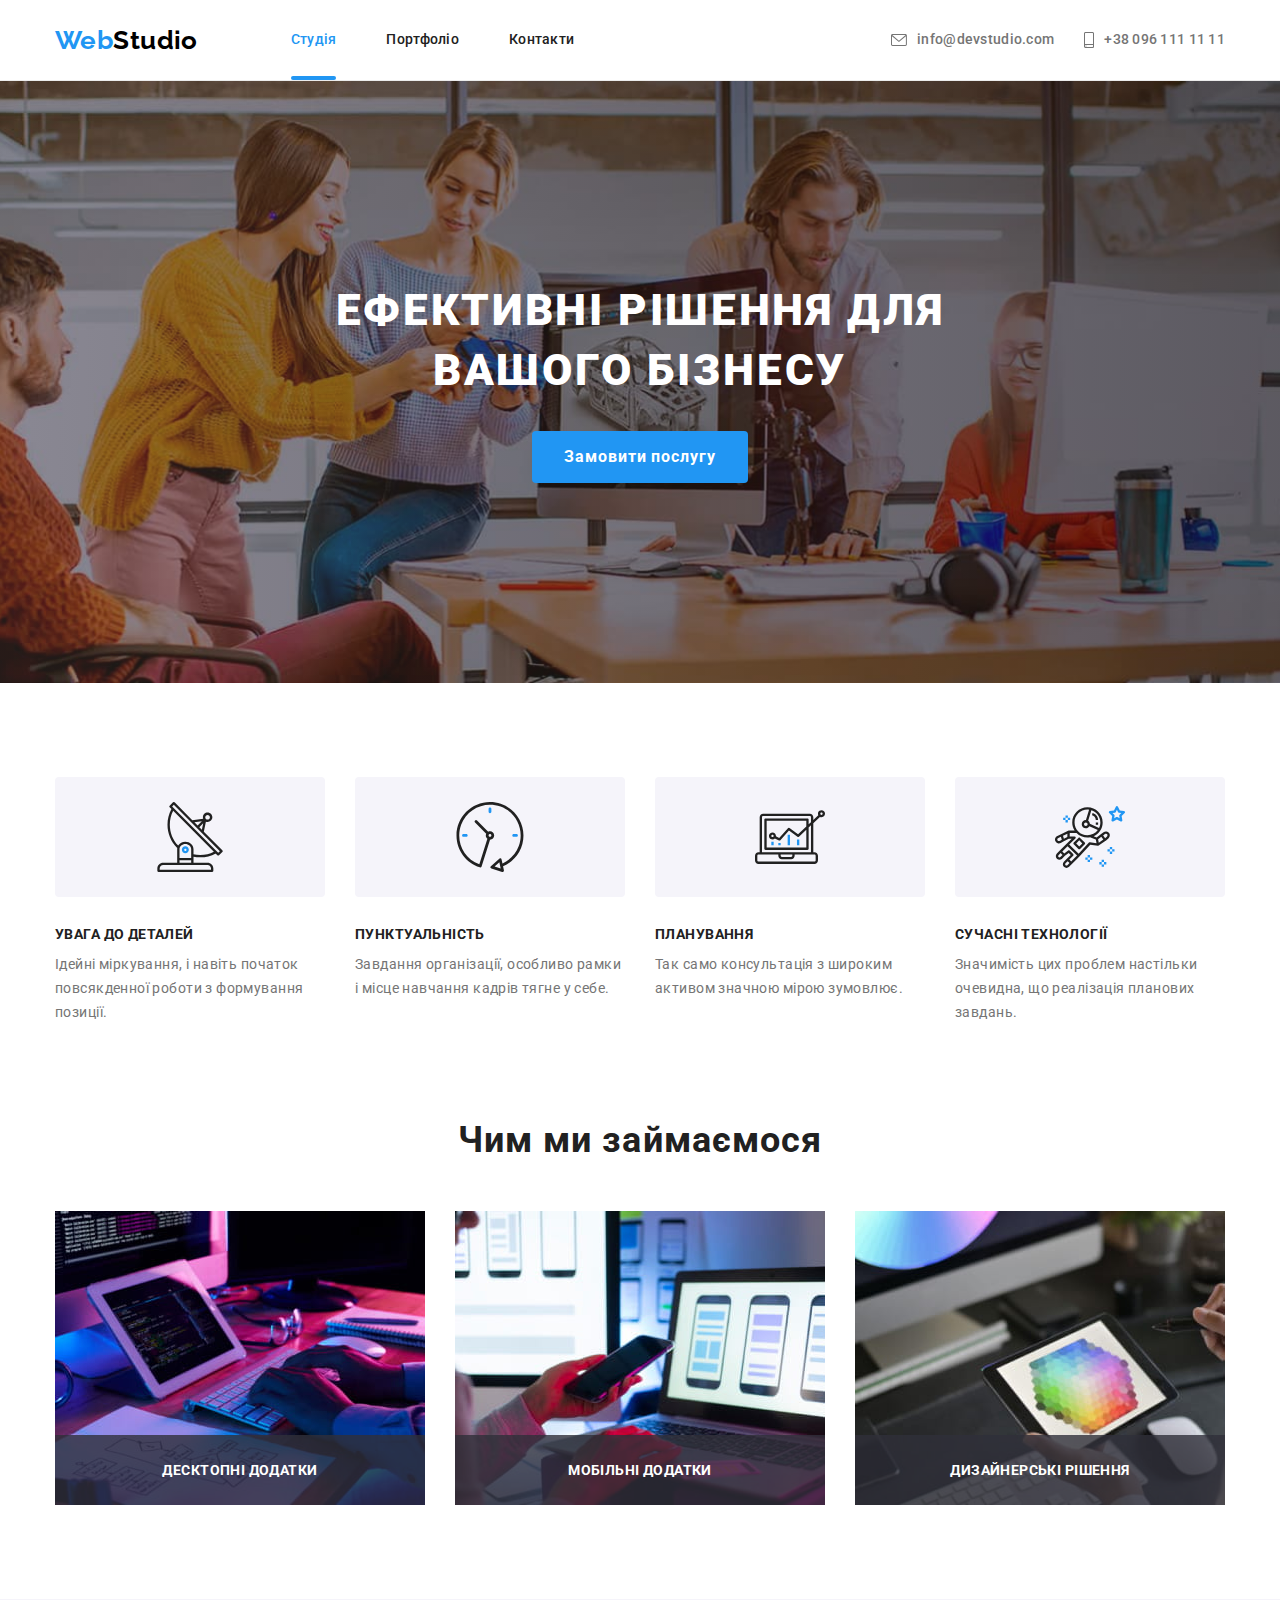
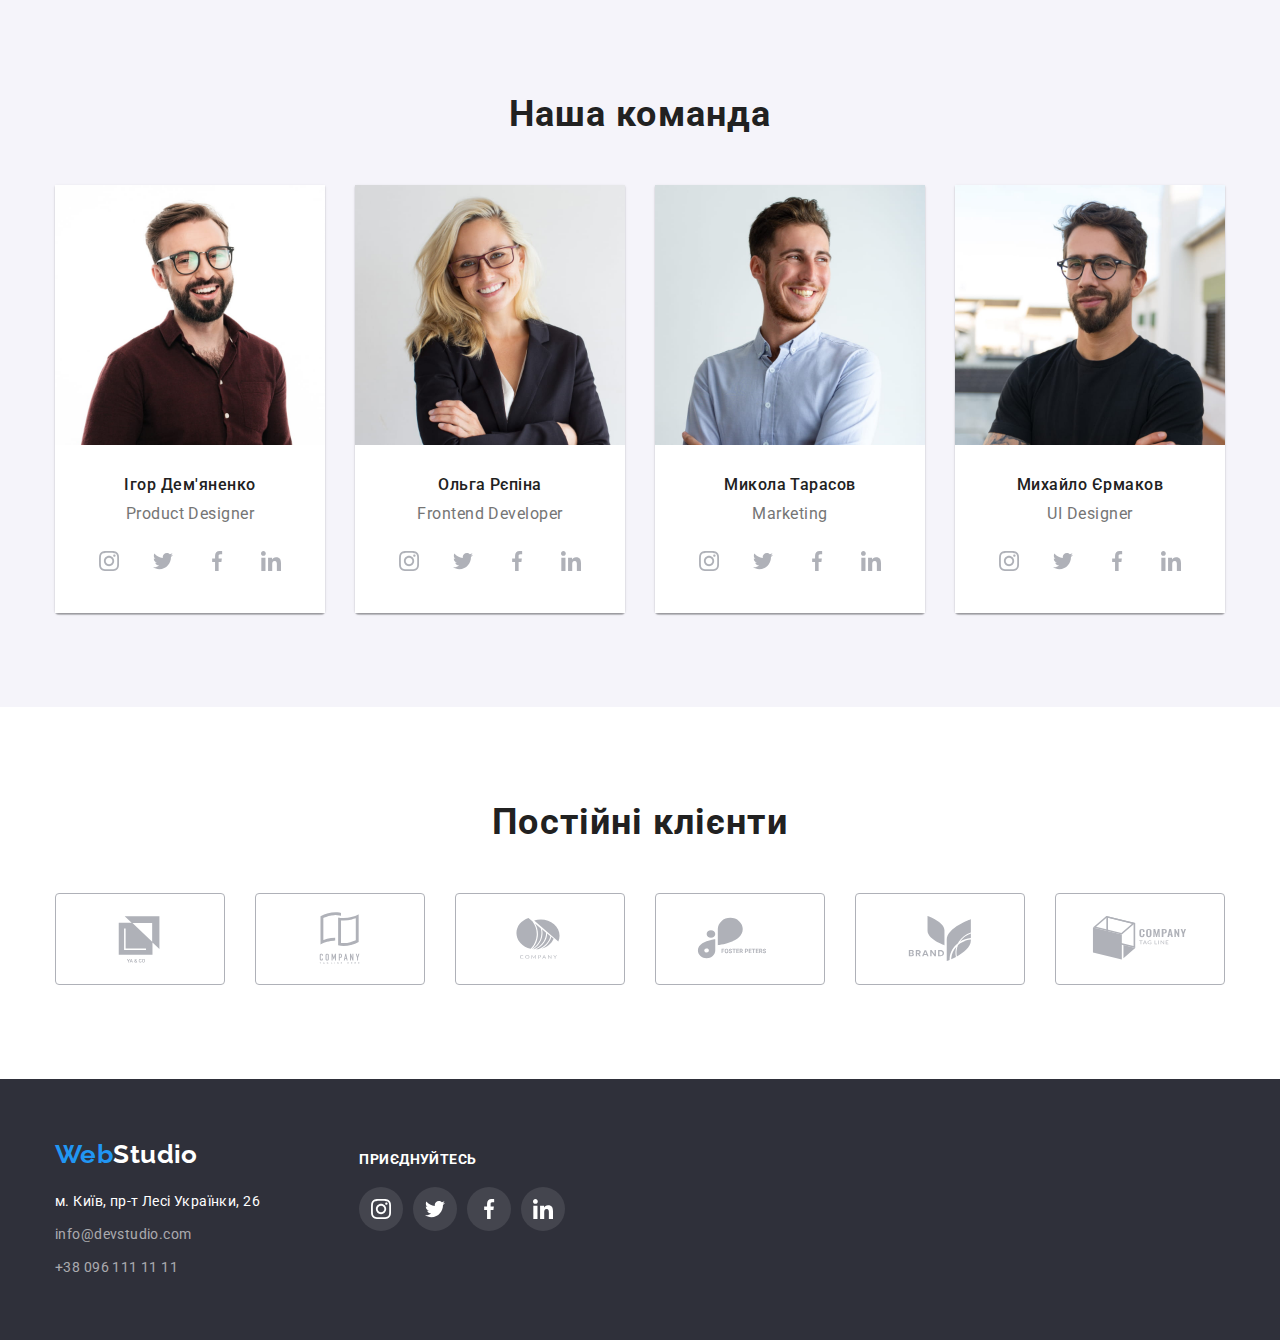
==== index.html @ 8a6f9243 "transition prop close button" ====
<!DOCTYPE html>
<html lang="ru">
  <head>
    <meta charset="UTF-8" />
    <meta http-equiv="X-UA-Compatible" content="IE=edge" />
    <meta name="viewport" content="width=device-width, initial-scale=1.0" />

    <title>WebStudio</title>

    <link
      rel="stylesheet"
      href="https://fonts.googleapis.com/css2?family=Raleway:wght@700&family=Roboto:wght@400;500;700;900&display=swap"
    />
    <link
      rel="stylesheet"
      href="https://cdnjs.cloudflare.com/ajax/libs/modern-normalize/1.1.0/modern-normalize.min.css"
    />
    <link rel="stylesheet" href="./css/styles.css" />
    <!-- <script src="./js/modal.js" defer></script> -->
  </head>
  <body>
    <header class="header">
      <div class="container head-menu">
        <nav class="menu">
          <a class="menu-logo" href=""><span>Web</span><span>Studio</span></a>

          <ul class="menu-list">
            <li class="menu-item">
              <a class="link underline" href=""> Студія </a>
            </li>
            <li class="menu-item">
              <a class="link" href="./portfolio.html"> Портфоліо </a>
            </li>
            <li class="menu-item">
              <a class="link" href="">Контакти</a>
            </li>
          </ul>
        </nav>

        <ul class="contacts-list">
          <li class="contacts-item">
            <a class="link" href="">
              <svg class="icon-envelope">
                <use href="./images/sprite.svg#icon-envelope"></use>
              </svg>
              info@devstudio.com
            </a>
          </li>

          <li class="contacts-item">
            <a class="link" href="">
              <svg class="icon-smartphone">
                <use href="./images/sprite.svg#icon-smartphone"></use>
              </svg>
              +38 096 111 11 11
            </a>
          </li>
        </ul>
      </div>
    </header>

    <main>
      <section class="hero section">
        <h1 class="hero-title">
          Ефективні рішення для <br />
          вашого бізнесу
        </h1>
        <button class="btn" type="button" data-modal-open>Замовити послугу</button>
        <div class="backdrop is-hidden" data-modal>
          <div class="modal">
            <button class="close-modal" type="button" data-modal-close>
              <svg class="icon-close">
                <use href="./images/modal-sprite.svg#icon-close"></use>
              </svg>
            </button>
            <div class="try">
              <!-- <svg class="icon-close">
                <use href="./images/img2/modal-sprite.svg#icon-close"></use>
              </svg> -->
            </div>
          </div>
        </div>
      </section>

      <section class="features section">
        <div class="container">
          <ul class="features-list">
            <li class="features-item">
              <div class="icon-holder">
                <svg class="icon" width="70" height="70">
                  <use href="./images/sprite.svg#icon-antenna"></use>
                </svg>
              </div>
              <h3 class="title">УВАГА ДО ДЕТАЛЕЙ</h3>
              <p class="text">
                Ідейні міркування, і навіть початок повсякденної роботи з формування позиції.
              </p>
            </li>

            <li class="features-item">
              <div class="icon-holder">
                <svg class="icon" width="70" height="70">
                  <use href="./images/sprite.svg#icon-clock"></use>
                </svg>
              </div>
              <h3 class="title">ПУНКТУАЛЬНІСТЬ</h3>
              <p class="text">
                Завдання організації, особливо рамки і місце навчання кадрів тягне у себе.
              </p>
            </li>

            <li class="features-item">
              <div class="icon-holder">
                <svg class="icon" width="70" height="70">
                  <use href="./images/sprite.svg#icon-diagram"></use>
                </svg>
              </div>
              <h3 class="title">ПЛАНУВАННЯ</h3>
              <p class="text">Так само консультація з широким активом значною мірою зумовлює.</p>
            </li>

            <li class="features-item">
              <div class="icon-holder">
                <svg class="icon" width="70" height="70">
                  <use href="./images/sprite.svg#icon-astronaut"></use>
                </svg>
              </div>
              <h3 class="title">СУЧАСНІ ТЕХНОЛОГІЇ</h3>
              <p class="text">
                Значимість цих проблем настільки очевидна, що реалізація планових завдань.
              </p>
            </li>
          </ul>
        </div>
      </section>

      <section class="specialization section">
        <div class="container">
          <h2 class="title">Чим ми займаємося</h2>
          <ul class="specialization-list">
            <li class="specialization-item">
              <div class="specialization-thumb">
                <img width="370" src="./images/mission-1.jpg" alt="десктопна розробка" />
                <div class="specialization-overlay">
                  <p>Десктопні додатки</p>
                </div>
              </div>
            </li>
            <li class="specialization-item">
              <div class="specialization-thumb">
                <img width="370" src="./images/mission-2.jpg" alt="мобільна розробка" />
                <div class="specialization-overlay">
                  <p>Мобільні додатки</p>
                </div>
              </div>
            </li>
            <li class="specialization-item">
              <div class="specialization-thumb">
                <img width="370" src="./images/mission-3.jpg" alt="розробка дизайну" />
                <div class="specialization-overlay">
                  <p>Дизайнерські рішення</p>
                </div>
              </div>
            </li>
          </ul>
        </div>
      </section>

      <section class="team section">
        <div class="container">
          <h2 class="team-title">Наша команда</h2>
          <ul class="team-list">
            <li class="team-item">
              <article class="card">
                <div class="card-thumb">
                  <img width="270" src="./images/demjanenko.jpg" alt="дем'яненко" />
                </div>
                <div class="card-content">
                  <p class="name">Ігор Дем'яненко</p>
                  <p class="position">Product Designer</p>
                  <ul class="socials-list">
                    <li class="socials-item">
                      <a class="link" href="">
                        <svg class="icon-instagram">
                          <use href="./images/sprite.svg#icon-instagram"></use>
                        </svg>
                      </a>
                    </li>
                    <li class="socials-item">
                      <a class="link" href="">
                        <svg class="icon-twitter">
                          <use href="./images/sprite.svg#icon-twitter"></use>
                        </svg>
                      </a>
                    </li>
                    <li class="socials-item">
                      <a class="link" href="">
                        <svg class="icon-facebook">
                          <use href="./images/sprite.svg#icon-facebook"></use>
                        </svg>
                      </a>
                    </li>
                    <li class="socials-item">
                      <a class="link" href="">
                        <svg class="icon-linkedin">
                          <use href="./images/sprite.svg#icon-linkedin"></use>
                        </svg>
                      </a>
                    </li>
                  </ul>
                </div>
              </article>
            </li>
            <li class="team-item">
              <article class="card">
                <div class="card-thumb">
                  <img width="270" src="./images/repina.jpg" alt="рєпіна" />
                </div>
                <div class="card-content">
                  <p class="name">Ольга Рєпіна</p>
                  <p class="position">Frontend Developer</p>
                  <ul class="socials-list">
                    <li class="socials-item">
                      <a class="link" href="">
                        <svg class="icon-instagram">
                          <use href="./images/sprite.svg#icon-instagram"></use>
                        </svg>
                      </a>
                    </li>
                    <li class="socials-item">
                      <a class="link" href="">
                        <svg class="icon-twitter">
                          <use href="./images/sprite.svg#icon-twitter"></use>
                        </svg>
                      </a>
                    </li>
                    <li class="socials-item">
                      <a class="link" href="">
                        <svg class="icon-facebook">
                          <use href="./images/sprite.svg#icon-facebook"></use>
                        </svg>
                      </a>
                    </li>
                    <li class="socials-item">
                      <a class="link" href="">
                        <svg class="icon-linkedin">
                          <use href="./images/sprite.svg#icon-linkedin"></use>
                        </svg>
                      </a>
                    </li>
                  </ul>
                </div>
              </article>
            </li>
            <li class="team-item">
              <article class="card">
                <div class="card-thumb">
                  <img width="270" src="./images/tarasov.jpg" alt="тарасов" />
                </div>
                <div class="card-content">
                  <p class="name">Микола Тарасов</p>
                  <p class="position">Marketing</p>
                  <ul class="socials-list">
                    <li class="socials-item">
                      <a class="link" href="">
                        <svg class="icon-instagram">
                          <use href="./images/sprite.svg#icon-instagram"></use>
                        </svg>
                      </a>
                    </li>
                    <li class="socials-item">
                      <a class="link" href="">
                        <svg class="icon-twitter">
                          <use href="./images/sprite.svg#icon-twitter"></use>
                        </svg>
                      </a>
                    </li>
                    <li class="socials-item">
                      <a class="link" href="">
                        <svg class="icon-facebook">
                          <use href="./images/sprite.svg#icon-facebook"></use>
                        </svg>
                      </a>
                    </li>
                    <li class="socials-item">
                      <a class="link" href="">
                        <svg class="icon-linkedin">
                          <use href="./images/sprite.svg#icon-linkedin"></use>
                        </svg>
                      </a>
                    </li>
                  </ul>
                </div>
              </article>
            </li>
            <li class="team-item">
              <article class="card">
                <div class="card-thumb">
                  <img width="270" src="./images/ermakov.jpg" alt="єрмаков" />
                </div>
                <div class="card-content">
                  <p class="name">Михайло Єрмаков</p>
                  <p class="position">UI Designer</p>
                  <ul class="socials-list">
                    <li class="socials-item">
                      <a class="link" href="">
                        <svg class="icon-instagram">
                          <use href="./images/sprite.svg#icon-instagram"></use>
                        </svg>
                      </a>
                    </li>
                    <li class="socials-item">
                      <a class="link" href="">
                        <svg class="icon-twitter">
                          <use href="./images/sprite.svg#icon-twitter"></use>
                        </svg>
                      </a>
                    </li>
                    <li class="socials-item">
                      <a class="link" href="">
                        <svg class="icon-facebook">
                          <use href="./images/sprite.svg#icon-facebook"></use>
                        </svg>
                      </a>
                    </li>
                    <li class="socials-item">
                      <a class="link" href="">
                        <svg class="icon-linkedin">
                          <use href="./images/sprite.svg#icon-linkedin"></use>
                        </svg>
                      </a>
                    </li>
                  </ul>
                </div>
              </article>
            </li>
          </ul>
        </div>
      </section>

      <section class="clients section">
        <div class="container">
          <h2 class="clients-title">Постійні клієнти</h2>
          <ul class="clients-list">
            <li class="clients-item">
              <a class="link" href="">
                <svg class="icon-logo">
                  <use href="./images/sprite.svg#icon-logo-1"></use>
                </svg>
              </a>
            </li>
            <li class="clients-item">
              <a class="link" href="">
                <svg class="icon-logo">
                  <use href="./images/sprite.svg#icon-logo-2"></use>
                </svg>
              </a>
            </li>
            <li class="clients-item">
              <a class="link" href="">
                <svg class="icon-logo">
                  <use href="./images/sprite.svg#icon-logo-3"></use>
                </svg>
              </a>
            </li>
            <li class="clients-item">
              <a class="link" href="">
                <svg class="icon-logo">
                  <use href="./images/sprite.svg#icon-logo-4"></use>
                </svg>
              </a>
            </li>
            <li class="clients-item">
              <a class="link" href="">
                <svg class="icon-logo">
                  <use href="./images/sprite.svg#icon-logo-5"></use>
                </svg>
              </a>
            </li>
            <li class="clients-item">
              <a class="link" href="">
                <svg class="icon-logo">
                  <use href="./images/sprite.svg#icon-logo-6"></use>
                </svg>
              </a>
            </li>
          </ul>
        </div>
      </section>
    </main>

    <footer class="footer">
      <div class="container">
        <div class="footer-contacts">
          <a class="footer-logo" href=""><span>Web</span><span>Studio</span></a>
          <address class="address">м. Київ, пр-т Лесі Українки, 26</address>
          <ul class="contacts-list">
            <li class="contacts-item">
              <a class="link" href=""> info@devstudio.com </a>
            </li>
            <li class="contacts-item">
              <a class="link" href=""> +38 096 111 11 11 </a>
            </li>
          </ul>
        </div>
        <div class="footer-socials">
          <p>приєднуйтесь</p>
          <ul class="socials-list">
            <li class="socials-item">
              <a class="link" href="">
                <svg class="icon-instagram">
                  <use href="./images/sprite.svg#icon-instagram"></use>
                </svg>
              </a>
            </li>
            <li class="socials-item">
              <a class="link" href="">
                <svg class="icon-twitter">
                  <use href="./images/sprite.svg#icon-twitter"></use>
                </svg>
              </a>
            </li>
            <li class="socials-item">
              <a class="link" href="">
                <svg class="icon-facebook">
                  <use href="./images/sprite.svg#icon-facebook"></use>
                </svg>
              </a>
            </li>
            <li class="socials-item">
              <a class="link" href="">
                <svg class="icon-linkedin">
                  <use href="./images/sprite.svg#icon-linkedin"></use>
                </svg>
              </a>
            </li>
          </ul>
        </div>
      </div>
    </footer>
    <script src="./js/modal.js"></script>
  </body>
</html>
---- css/styles.css ----
/* global styles */

:root{
   --black:#000000;
   --black-transparent:rgba(0, 0, 0, .1);
   --white-transparent-1:rgba(255, 255, 255, .1);
   --gray-transparent:rgba(47, 48, 58, 0.8);
   --white:#ffffff;
   --white-transparent:rgba(255, 255, 255, .6);
   --white-slave:#F5F4FA;
   --graphite: #212121;
   --dark-gray:#2F303A;
   --gray:#757575;
   --gray-icon:#AFB1B8;
   --lighter-gray:#eeeeee;
   --light-gray:#ececec;
   --my-blue:#2196F3;
   --my-blue-dark:#188ce8;
   --my-blue-transparent:rgba(33, 150, 243, 0.9);

   --card-set-gap:30px;
}

body {
   font-family: 'Roboto', 'Raleway', sans-serif;
   font-weight: 500;
   font-style: normal;
   font-size: 14px;
   letter-spacing: 0.03em;
   color: var(--gray);
}

p,ul,h1,h2,h3,h4,h5,h6 {
   margin: 0;
   padding: 0;
   list-style: none;
}

img{
   display: block;
   max-width: 100%;
}

.container{
   max-width: 1200px;   
   margin: 0 auto;
   padding: 0 15px;
   /* outline: 2px solid tomato; */
}

.section{
   padding: 94px 0;
}
.section.no-padding{
   padding: 0 0;
}

.btn{
   cursor: pointer;
}

.btn:hover,
.btn:focus{
   color: var(--white);
   background-color: var(--my-blue);
}

.link{
   color: inherit;
   text-decoration: none;
}

.link:hover,
.link:focus{
   color: var(--my-blue);
}

/* header styles */
.header{
   border-bottom: 1px solid var(--light-gray);
}

.head-menu{
   display: flex;     
}

.menu{
   display: flex;
   align-items: center;
}

.menu-logo, .footer-logo{
   display: block;
   padding: 24px 0;
   margin-right: 93px;

   font-family: 'Raleway', sans-serif;
   font-weight: 700;
   font-size: 26px;
   line-height: 1.19;
   text-decoration: none;
}

.menu-logo > span,
.footer-logo > span{
   color: var(--my-blue);
}

.menu-logo > span + span,
.footer-logo > span + span{
   color: var(--black)
}

.menu-list {
   display: flex;
}

.menu-item:hover,
.menu-item:focus {
   color: var(--my-blue);
}

.menu-item:not(:last-child) {
   margin-right: 50px;
}

.menu-item > .link{
   position: relative;

   display: block;
   padding: 32px 0;

   font-size: 14px;
   line-height: 1.14;
   letter-spacing: 0.02em;
   text-decoration: none;
   color: var(--graphite);
   
   transition-property: color;
   transition-duration: 250ms;
   transition-timing-function: cubic-bezier(0.4, 0, 0.2, 1);
}

.menu-item > .link:hover,
.menu-item > .link:focus {
   color: var(--my-blue);
}

.menu-item>.link::after{
   position: absolute;
   bottom: 0;
   
   content: '';
   display: block;
   width: 100%;
   height: 4px;
   background-color: var(--my-blue);
   border-radius: 2px;
   opacity: 0;

   transition-property: opacity;
   transition-duration: 250ms;
   transition-timing-function: cubic-bezier(0.4, 0, 0.2, 1);
}

.menu-item>.link:hover::after,
.menu-item>.link:focus::after {
   opacity: 100%;   
}

.menu-item > .link.underline{
   color: var(--my-blue);
}

.menu-item > .link.underline::after {
   opacity: 100%;
}

.contacts-list{
   display: flex;
   align-items: center;
   margin-left: auto;
}

.contacts-item + .contacts-item{
   margin-left: 30px;
}

.contacts-item > .link {
   display: inline-flex;
   align-items: center;
   padding: 32px 0;

   font-size: 14px;
   line-height: 1.14;
   letter-spacing: 0.02em;
   text-decoration: none;
}

.contacts-item > .link:hover,
.contacts-item > .link:focus {
   color: var(--my-blue);
   fill: var(--my-blue);

   transition-property: color;
   transition-duration: 250ms;
   transition-timing-function: cubic-bezier(0.4, 0, 0.2, 1);
}

.icon-envelope{
   width: 16px;
   height: 12px;
   margin-right: 10px;
   fill: currentColor;
}

.icon-smartphone {
   width: 10px;
   height: 16px;
   margin-right: 10px;
   fill: currentColor;
}

/* section "hero" styles */
.hero{
   max-width: 1600px;
   min-height: 600px;
   margin: 0 auto;
   padding: 200px 0;
   background-color: var(--dark-gray);
   background-image: linear-gradient(to right, #9a847833,#1e130c66),
   url('../images/hero-background.jpg');
   background-repeat: no-repeat;
   background-size: cover;
   background-position: center;
   
   text-align: center;   
}

.hero-title{
   margin-bottom: 30px;
   font-weight: 900;
   font-size: 44px;
   line-height: 1.36;
   letter-spacing: 0.06em;
   text-transform: uppercase;
   color: var(--white);
}

.hero .btn{
   padding: 11px 32px;
   border-radius: 4px;
   border: 0;
   color: var(--white);
   background-color: var(--my-blue);

   font-weight: 700;
   font-size: 16px;
   line-height: 1.88;
   text-align: center;
   letter-spacing: 0.06em;
}

.hero .btn:active{
   background-color: var(--my-blue-dark);
}

.backdrop{
   position: fixed;
   z-index: 9;
   top: 0;
   left: 0;
   width: 100%;
   height: 100%;
   background-color: #aaab;

   transform: scale(1);
   opacity: 1;

   transition-property: transform opacity;
   transition-duration: 250ms;
   transition-timing-function: cubic-bezier(0.4, 0, 0.2, 1);
}

.backdrop.is-hidden{
   opacity: 0;
   pointer-events: none;
   visibility: hidden;
   transform: scale(.66);
}

.modal{
   position: absolute;
   top: 50%;
   left: 50%;
   transform: translate(-50%, -50%);

   min-width: 528px;
   min-height: 581px;
   padding: 8px;

   background-color: var(--white);
}

.modal > button{
   display: flex;
   justify-content: center;
   align-items: center;
   position: absolute;
   top: 8px;
   right: 8px;

   padding: 0;
   width: 30px;
   height: 30px;
   border-radius: 50%;
   border: 1px solid var(--black-transparent);
   background-color: transparent;
   cursor: pointer;
}

.icon-close{
   width: 18px;
   height: 18px;

   transition-property: fill;
   transition-duration: 250ms;
   transition-timing-function: cubic-bezier(0.4, 0, 0.2, 1);
}

.close-modal:hover .icon-close{
   fill: var(--my-blue);
}

/* section "features" styles */
.features-list{
   display: flex;
   justify-content: space-between;
}
.features-item{
   display: block;
   flex-basis: 270px;
}

.icon-holder{
   display:flex;
   height: 120px;
   justify-content: center;
   align-items: center;
   margin-bottom: 30px;
   background-color: var(--white-slave);
   border-radius: 4px;
}

.features-item > .title{
   margin-bottom: 10px;
   font-size: 14px;
   line-height: 1.14;
   letter-spacing: 0.03em;
   text-transform: uppercase;   
   color:var(--graphite);
}

.features-item > .text{
   font-weight: 400;
   line-height: 1.71;
}

/* section "specialization" styles */
.specialization.section{
   padding-top: 0;
}

.specialization .title{
   margin-bottom: 50px;
   font-size: 36px;
   line-height: 1.17;
   text-align: center;
   letter-spacing: 0.03em;   
   color:var(--graphite);
}

.specialization-list{
   display: flex;
   justify-content: space-between;
}

.specialization-item{
   display: inline-block;
}

.specialization-thumb{
   position: relative;
   z-index: 0;
}

.specialization-overlay{
   position: absolute;
   bottom: 0;
   width: 100%;
   height: 70px;
   z-index: 1;

   display: flex;
   justify-content: center;
   align-items: center;
   
   color: var(--white);
   background-color:var(--gray-transparent);
   font-weight: 700;
   letter-spacing: 0.03em;
   text-transform: uppercase;   
}

/* section "team" styles */
.team{
   background-color: var(--white-slave);
}

.team-title {
   margin-bottom: 50px;
   font-size: 36px;
   line-height: 1.17;
   text-align: center;
   letter-spacing: 0.03em;
   color: var(--graphite);
}

.team-list{
   display: flex;
   justify-content: space-between;
}

.team-item > .card {
   box-shadow: 0px 1px 3px rgba(0, 0, 0, 0.12), 0px 1px 1px rgba(0, 0, 0, 0.14), 0px 2px 1px rgba(0, 0, 0, 0.2);
   border-radius: 0px 0px 4px 4px;
}

.team-item .card-content{
   padding: 30px 0;
   background-color: var(--white);
}

.team-item .name{
   margin-bottom: 10px;

   font-size: 16px;
   line-height: 1.19;
   letter-spacing: 0.03em;   
   text-align: center;
   color:var(--graphite);
}

.team-item .position{
   margin-bottom: 16px;
   font-weight: 400;
   font-size: 16px;
   line-height: 1.19;
   letter-spacing: 0.03em;
   text-align: center;
}

.team .socials-list{
   display: flex;
   justify-content: center;
}

.team .socials-item .link {
   fill: var(--gray-icon);

   transition-property: fill, background-color;
   transition-duration: 250ms;
   transition-timing-function: cubic-bezier(0.4, 0, 0.2, 1);
}

.team .socials-item:hover .link,
.team .socials-item .link:focus{
   background-color: var(--my-blue);
   fill:var(--white);
}

/* section "clients" styles */
.clients-title{
   margin-bottom: 50px;
   color: var(--graphite);
   font-size: 36px;
   line-height: 1.17;
   text-align: center;
   letter-spacing: 0.03em;      
}

.clients-list{
   display: flex;
   justify-content: space-between;
}

.clients-item .link{
   display: flex;
   width: 170px;
   height: 92px;
   border: 1px solid;
   border-color: var(--gray-icon);
   border-radius: 4px;
   fill: var(--gray-icon);

   transition-property: border-color fill;
   transition-duration: 250ms;
   transition-timing-function: cubic-bezier(0.4, 0, 0.2, 1);
}

.clients-item:hover .link,
.clients-item .link:focus {
   border-color: var(--my-blue);
   fill: var(--my-blue);
}

.icon-logo{
   display: block;
   width: 106px;
   height: 60px;
   margin: auto;
   fill: inherit;
}

/* footer styles */
.footer{
   padding: 60px 0;
   background-color: var(--dark-gray);
}

.footer-contacts{
   display: inline-block;
   margin-right: 70px;  
}

.footer-logo{
   display:inline-block;
   margin-right: 0;
   margin-bottom: 20px;
   padding: 0;
}

.footer-logo span + span{
color: #ffffff;
}

.address{
   display: block;
   width: 231px;
   margin-bottom: 9px;

   font-weight: 400;
   line-height: 1.71;
   font-style: normal;  
   color:var(--white);
}

.footer .contacts-list{
   display: flex;
   flex-direction: column;   
}

.footer .contacts-item{
   display: block;
   margin-left: 0;
   margin-right: auto;
   margin-bottom: 9px;
}

.footer .contacts-item:last-child {
   margin-bottom: 0;
}

.footer .contacts-item > .link {
   padding: 0;

   color: var(--white-transparent);
   font-weight: 400;
   font-size: 14px;
   line-height: 1.71;
   letter-spacing: 0.03em;
}

.footer-socials{
   display: inline-block;
   vertical-align: top;
   margin-top: 12px;
}

.footer-socials *{
   color: var(--white);
   fill: var(--white);
}

.footer-socials > p{
   margin-bottom: 20px;
   font-weight: 700;
   letter-spacing: 0.03em;
   text-transform: uppercase;
}

.socials-list{
   display: flex;
}

.socials-item:not(:last-child){
   margin-right: 10px;
}

.socials-item .link{
   display: flex;
   width: 44px;
   height: 44px;
   border-radius: 50%;
   background-color: var(--white-transparent-1);

   transition-property: background-color;
   transition-duration: 250ms;
   transition-timing-function: cubic-bezier(0.4, 0, 0.2, 1);
}

.socials-item:hover .link,
.socials-item .link:focus {
   background-color: var(--my-blue);
}

.icon-instagram, .icon-twitter, .icon-facebook, .icon-linkedin{
   display: block;
   width: 20px;
   height: 20px;
   margin: auto; 
}


/* section "portfolio" styles */
.filter-list{
   display: flex;
   justify-content: center;
   margin-bottom: 50px;
}

.filter-item{
   display: block;
}

.filter-item:not(:last-child){
   margin-right: 8px;
}

.filter-item > .btn{
   border: transparent;
   border-radius: 4px;
   padding: 6px 22px;

   font-family: 'Roboto';
   font-weight: 500;
   font-size: 16px;
   line-height: 1.62;
   letter-spacing: 0.03em;   
   color:var(--graphite);
   background-color: var(--white-slave);

   transition-property: background-color color box-shadow;
   transition-duration: 250ms;
   transition-timing-function: cubic-bezier(0.4, 0, 0.2, 1);
}

.filter-item:first-child > .btn {
   padding: 6px 25px;
}

.filter-item > .btn:hover,
.filter-item > .btn:focus{
   color: var(--white);
   background-color: var(--my-blue);
   box-shadow: 0px 3px 1px rgba(0, 0, 0, 0.1), 0px 1px 2px rgba(0, 0, 0, 0.08), 0px 2px 2px rgba(0, 0, 0, 0.12);
}

.portfolio-title{
   position: absolute;
   width: 1px;
   height: 1px;
   margin: -1px;
   border: 0;
   padding: 0;
   white-space: nowrap;
   clip-path: inset(100%);
   clip: rect(0 0 0 0);
   overflow: hidden;
}

.project-list{
   display: flex;
   flex-wrap: wrap;
   margin-top: calc(-1 * var(--card-set-gap) );
   margin-left: calc(-1 * var(--card-set-gap));
}

.project-item{
   display: block;
   flex-basis: calc(100% /3 - var(--card-set-gap));
   margin-left: var(--card-set-gap);
   margin-top: var(--card-set-gap);

   transition-property: box-shadow;
   transition-duration: 250ms;
   transition-timing-function: cubic-bezier(0.4, 0, 0.2, 1);
}

.project-item:hover{
   box-shadow: 0px 1px 1px rgba(0, 0, 0, 0.12), 0px 4px 4px rgba(0, 0, 0, 0.06), 1px 4px 6px rgba(0, 0, 0, 0.16);

   
}

.card:hover .card-preview{
   transform: translateY(0);
}

.card-thumb{
   position: relative;
   overflow: hidden;
}

.card-preview{
   position: absolute;
   top: 0;
   left: 0;
   width: 100%;
   height: 100%;

   padding: 63px 24px;
   background-color: var(--my-blue-transparent);   

   font-weight: 400;
   font-size: 18px;
   line-height: 1.56;   
   color: var(--white);

   transform: translateY(100%);

   transition-property: transform;
   transition-duration: 250ms;
   transition-timing-function: cubic-bezier(0.4, 0, 0.2, 1);
}

.project-item .card-content{
   padding: 20px 24px;
   border: 1px solid var(--lighter-gray);
}

.project-item .title{
   margin-bottom: 4px;

   font-size: 18px;
   line-height: 2;   
   letter-spacing: 0.06em;   
   color:var(--graphite);
}

.project-item .text{
   font-weight: 400;
   font-size: 16px;
   line-height: 1.88;
   letter-spacing: 0.03em;   
   color:var(--gray);
}
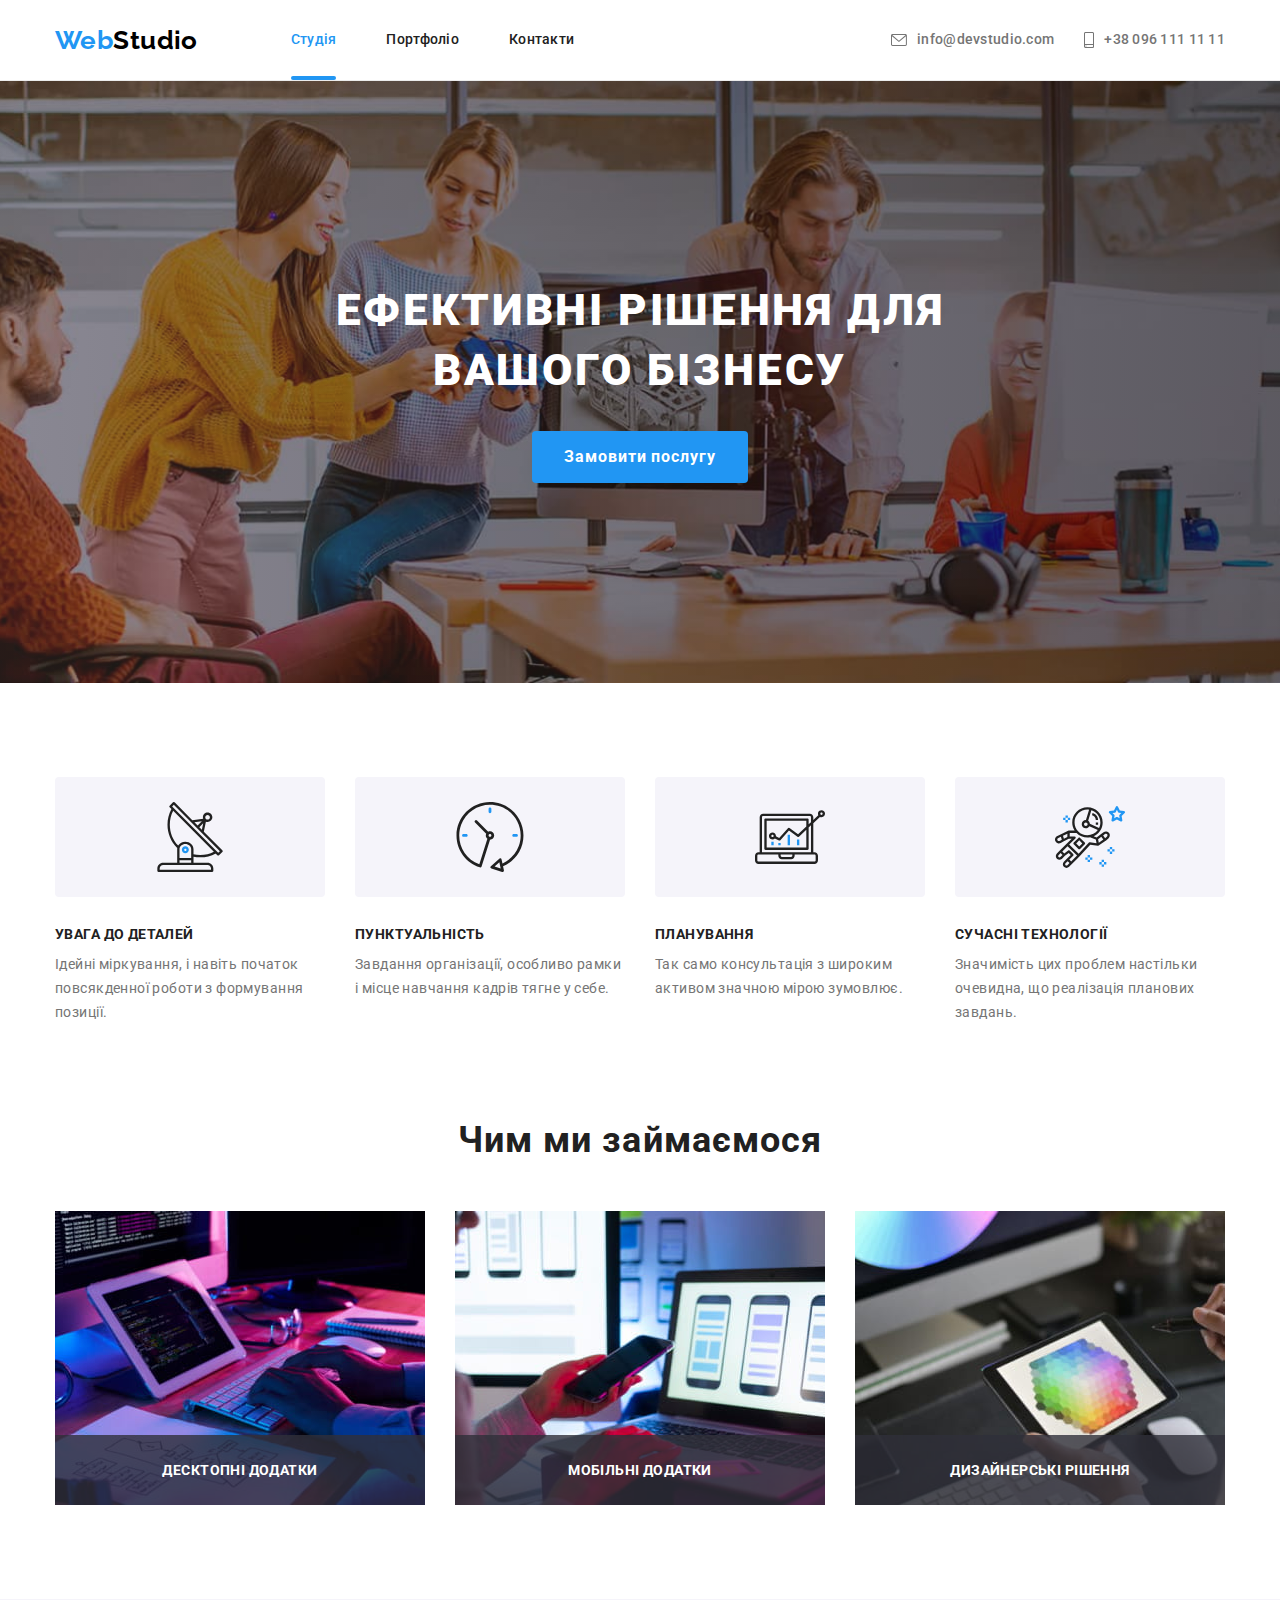
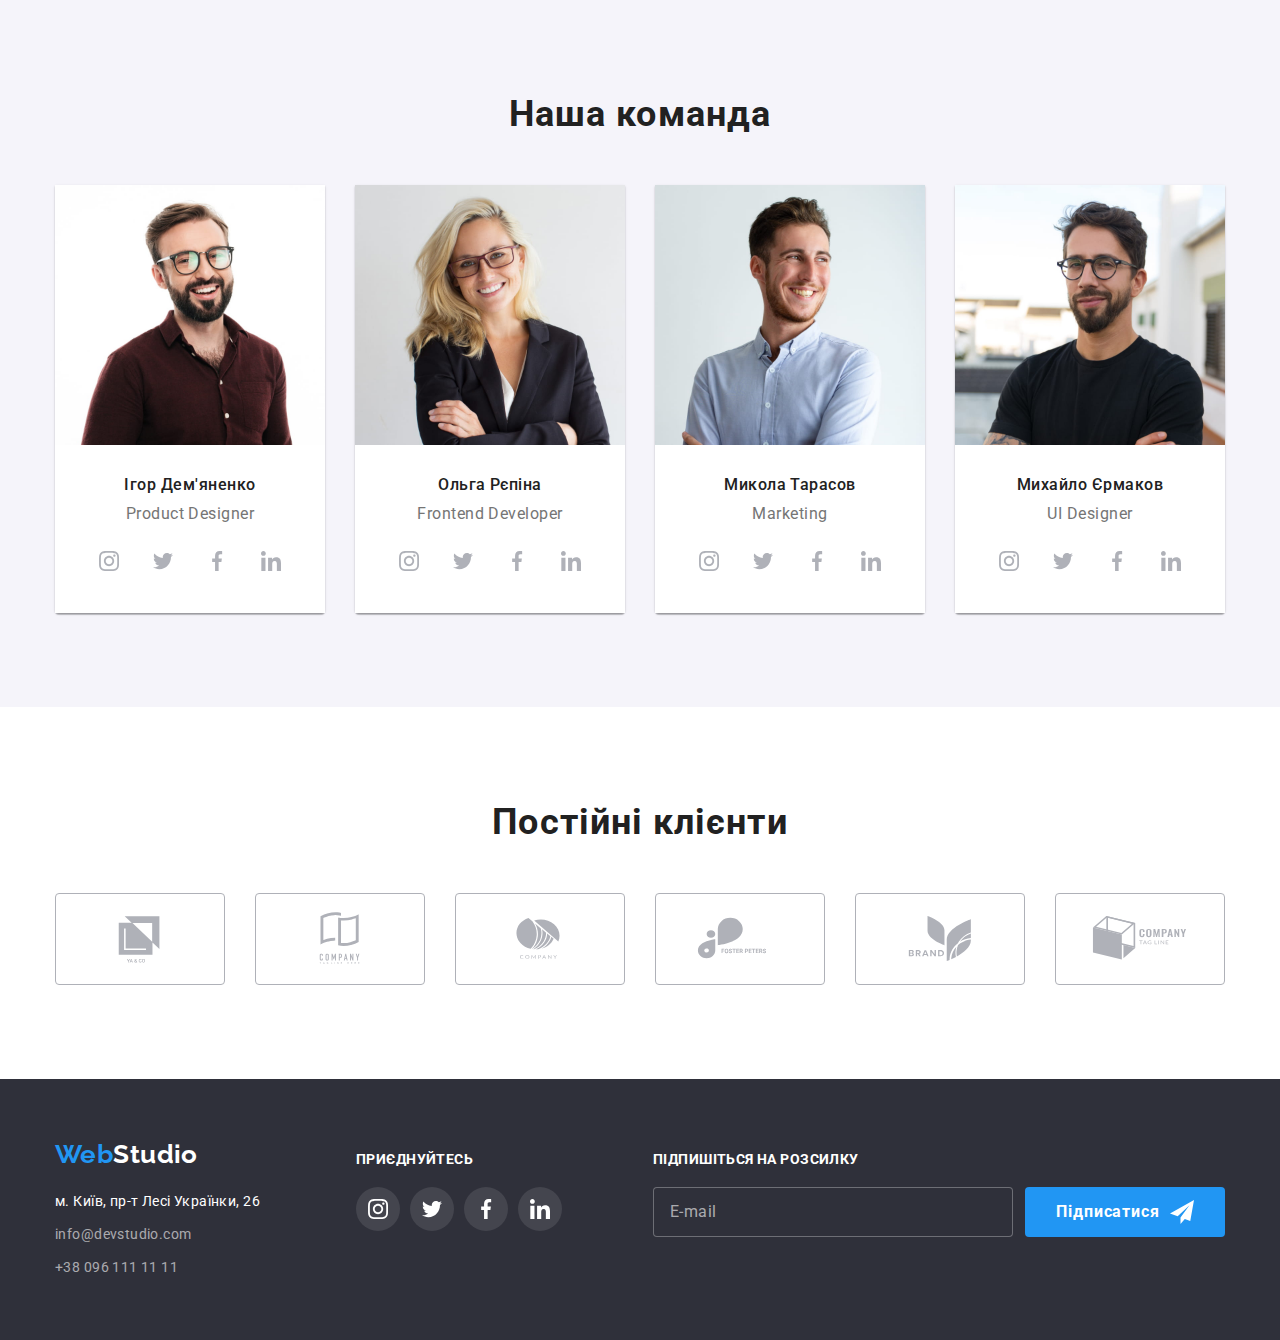
==== commit 1ff75826: "before cleaning folder" ====
--- a/index.html
+++ b/index.html
@@ -73,11 +73,61 @@
                 <use href="./images/modal-sprite.svg#icon-close"></use>
               </svg>
             </button>
-            <div class="try">
-              <!-- <svg class="icon-close">
-                <use href="./images/img2/modal-sprite.svg#icon-close"></use>
-              </svg> -->
-            </div>
+            <form class="form" action="" autocomplete="off">
+              <p class="form-title">Залиште свої дані, ми вам передзвонимо</p>
+
+              <div class="form-field">
+                <label>
+                  <span class="explain-text">Ім'я</span>
+                  <input type="text" name="user-name" />
+                  <svg class="form-icon icon-user">
+                    <use href="./images/modal-sprite.svg#icon-user"></use>
+                  </svg>
+                </label>
+              </div>
+
+              <div class="form-field">
+                <label>
+                  <span class="explain-text">Телефон</span>
+                  <input type="tel" name="user-tel" />
+                </label>
+                <svg class="form-icon icon-tel">
+                  <use href="./images/modal-sprite.svg#icon-tel"></use>
+                </svg>
+              </div>
+
+              <div class="form-field">
+                <label>
+                  <span class="explain-text">Пошта</span>
+                  <input type="email" name="user-mail" />
+                </label>
+                <svg class="form-icon icon-envelope-modal">
+                  <use href="./images/modal-sprite.svg#icon-envelope-modal"></use>
+                </svg>
+              </div>
+
+              <div class="form-field comment">
+                <label>
+                  <span class="explain-text">Коментар</span>
+                  <textarea class="user-comment-area" placeholder="Введіть текст"></textarea>
+                </label>
+              </div>
+
+              <div class="form-agreement-field">
+                <label>
+                  <input type="checkbox" name="user-agreement" />
+                  <svg class="icon-check">
+                    <use href="./images/modal-sprite.svg#icon-check"></use>
+                  </svg>
+                  <span class="agreement">
+                    Погоджуюся з розсилкою та приймаю
+                    <span class="agreement-attention">Умови договору</span></span
+                  >
+                </label>
+              </div>
+
+              <button class="form-submit" type="submit">Відправити</button>
+            </form>
           </div>
         </div>
       </section>
@@ -390,7 +440,7 @@
     </main>
 
     <footer class="footer">
-      <div class="container">
+      <div class="container footer-group">
         <div class="footer-contacts">
           <a class="footer-logo" href=""><span>Web</span><span>Studio</span></a>
           <address class="address">м. Київ, пр-т Лесі Українки, 26</address>
@@ -436,6 +486,20 @@
             </li>
           </ul>
         </div>
+        <div class="footer-subscribe">
+          <p>Підпишіться на розсилку</p>
+          <form class="footer-form" action="" autocomplete="off">
+            <label>
+              <input class="user-email" type="email" name="user-email" placeholder="E-mail" />
+            </label>
+            <button class="footer-submit" type="submit">
+              <span class="button-text">Підписатися</span>
+              <svg class="icon-send">
+                <use href="./images/modal-sprite.svg#icon-send"></use>
+              </svg>
+            </button>
+          </form>
+        </div>
       </div>
     </footer>
     <script src="./js/modal.js"></script>
--- a/css/styles.css
+++ b/css/styles.css
@@ -2,8 +2,9 @@
 
 :root{
    --black:#000000;
-   --black-transparent:rgba(0, 0, 0, .1);
+   --black-transparent:rgba(0, 0, 0, .1);   
    --white-transparent-1:rgba(255, 255, 255, .1);
+   --white-transparent-2: rgba(255, 255, 255, .3);
    --gray-transparent:rgba(47, 48, 58, 0.8);
    --white:#ffffff;
    --white-transparent:rgba(255, 255, 255, .6);
@@ -11,6 +12,8 @@
    --graphite: #212121;
    --dark-gray:#2F303A;
    --gray:#757575;
+   --gray-input-body:rgba(33, 33, 33, 0.2);
+   --gray-placeholder-text:rgba(117, 117, 117, 0.5);
    --gray-icon:#AFB1B8;
    --lighter-gray:#eeeeee;
    --light-gray:#ececec;
@@ -295,14 +298,14 @@
    left: 50%;
    transform: translate(-50%, -50%);
 
-   min-width: 528px;
-   min-height: 581px;
-   padding: 8px;
+   min-width: 530px;
+   min-height: 580px;
+   padding: 40px;
 
    background-color: var(--white);
 }
 
-.modal > button{
+.modal > .close-modal{
    display: flex;
    justify-content: center;
    align-items: center;
@@ -331,6 +334,205 @@
 .close-modal:hover .icon-close{
    fill: var(--my-blue);
 }
+
+.form{
+   display: flex;
+   flex-direction: column;
+   align-items: flex-start;
+   margin: 0;
+}
+
+.form>.form-title{
+   align-self: center;
+
+   color: var(--graphite);
+   font-weight: 700;
+   font-size: 20px;
+   line-height: 1.15;
+   letter-spacing: 0.03em;
+
+   margin-bottom: 30px;
+}
+
+.form-field{
+   position: relative;
+   width: 100%;
+   margin-bottom: 28px;
+}
+
+.explain-text{
+   position: absolute;
+   top: -18px;
+
+   font-weight: 400;
+   font-size: 12px;
+   line-height: 1.17;   
+   letter-spacing: 0.01em;   
+   color:var(--gray);
+}
+
+.form-field label{
+   display:flex;
+   flex-direction: column;
+   align-items: flex-start;
+}
+
+.form-field input{
+   height: 40px;
+   width: 100%;
+   padding-left: 42px;
+
+   border: 1px solid var(--gray-input-body);
+   border-radius: 4px;
+
+   transition-property: border-color;
+   transition-duration: 250ms;
+   transition-timing-function: cubic-bezier(0.4, 0, 0.2, 1);
+}
+
+.form-icon{
+   position: absolute;
+   top:50%;
+   left: 15px;
+   transform: translateX(-50%);
+   transform: translateY(-50%);
+
+   transition-property: fill;
+   transition-duration: 250ms;
+   transition-timing-function: cubic-bezier(0.4, 0, 0.2, 1);
+}
+
+.icon-user{
+   width: 13px;
+   height: 13px;   
+}
+
+.icon-tel {
+   width: 14px;
+   height: 14px;   
+}
+
+.icon-envelope-modal{
+   width: 15px;
+   height: 15px;   
+}
+
+.form-field:focus-within .form-icon {
+   fill: var(--my-blue);
+}
+
+.form-field.comment {
+   margin-bottom: 20px;
+}
+
+.user-comment-area {
+   width: 100%;
+   height: 120px;
+   padding: 12px 16px;
+   resize: none;
+
+   color: var(--gray);
+   border: 1px solid var(--gray-input-body);
+   border-radius: 4px;
+
+   transition-property: border-color;
+   transition-duration: 250ms;
+   transition-timing-function: cubic-bezier(0.4, 0, 0.2, 1);
+}
+
+.form-field:focus-within input,
+.form-field:focus-within .user-comment-area {
+   border-color: var(--my-blue);
+   outline: none;
+}
+
+.user-comment-area::placeholder{
+   color: var(--gray-placeholder-text);
+}
+
+.form-agreement-field{
+   display: flex;
+   justify-content: center;
+   width: 100%;
+   margin-bottom: 30px;
+}
+
+.form-agreement-field label{
+   display: flex;
+   cursor: pointer;
+}
+
+.form-agreement-field input{
+   display: inline-block;
+   align-self: center;
+
+   -webkit-appearance: none;
+   -moz-appearance: none;
+   appearance: none;
+}
+
+.icon-check{
+   align-self: center;
+   width: 17px;
+   height: 16px;
+   margin-right: 8px;
+
+   fill: transparent;
+   background-color: transparent;
+   border:2px solid var(--graphite);
+   border-radius: 2px;
+   
+   transition-property: background-color, fill, border-width;
+   transition-duration: 250ms;
+   transition-timing-function: cubic-bezier(0.4, 0, 0.2, 1);
+}
+
+.form-agreement-field input:checked+.icon-check {
+   fill: var(--white);
+   background-color: var(--my-blue);
+   border-width: 0;
+}
+
+.agreement {
+   display: inline-block;
+   font-weight: 400;
+   font-size: 14px;
+   line-height: 1.71;
+   letter-spacing: 0.03em;
+   color:var(--gray);
+}
+
+.agreement-attention {
+   text-decoration: underline;
+   color: var(--my-blue);
+}
+
+.form-submit{
+   align-self: center;
+   width: 200px;
+   height: 50px;
+   left: 700px;
+   top: 713px;
+   
+   padding: 0;
+   background-color: var(--my-blue);
+   box-shadow: 0px 4px 4px rgba(0, 0, 0, 0.15);
+   border-color: transparent;
+   border-radius: 4px;
+
+   font-weight: 700;
+   font-size: 16px;
+   line-height: 1.88;
+   text-align: center;
+   letter-spacing: 0.06em;   
+   color: var(--white);
+   cursor: pointer;
+}
+
+.form-submit:active{
+   background-color: var(--my-blue-dark);
+}
+
 
 /* section "features" styles */
 .features-list{
@@ -528,8 +730,12 @@
    background-color: var(--dark-gray);
 }
 
+.footer-group{
+   display: flex;
+}
+
 .footer-contacts{
-   display: inline-block;
+   display: block;
    margin-right: 70px;  
 }
 
@@ -582,17 +788,18 @@
 }
 
 .footer-socials{
-   display: inline-block;
-   vertical-align: top;
+   display: block;
    margin-top: 12px;
 }
 
-.footer-socials *{
+.footer-socials *,
+.footer-subscribe *{
    color: var(--white);
    fill: var(--white);
 }
 
-.footer-socials > p{
+.footer-socials > p,
+.footer-subscribe > p{
    margin-bottom: 20px;
    font-weight: 700;
    letter-spacing: 0.03em;
@@ -631,6 +838,79 @@
    margin: auto; 
 }
 
+.footer-subscribe{
+   display: block;
+   margin-top: 12px;
+   margin-left: auto;
+}
+
+.footer-form {
+   display: flex;
+}
+
+.user-email{
+   width: 360px;
+   height: 50px;
+   padding: 15px 16px;
+
+   background-color: var(--dark-gray);
+   outline: none;
+   border: 1px solid var(--white-transparent-2);  
+   border-radius: 4px;
+}
+
+.user-email:focus{
+   box-shadow: 0px 4px 4px var(--black-transparent);
+}
+
+.user-email::placeholder{
+   font-weight: 400;
+   font-size: 16px;
+   line-height: 1.25;
+   letter-spacing: 0.03em;      
+   color: var(--white-transparent);  
+}
+
+.footer-submit{
+   display: flex;
+   align-items: center;
+   justify-content: center;
+   width: 200px;
+   height: 50px;
+   margin-left: 12px;
+   
+   background-color: var(--my-blue);   
+   border-radius: 4px;
+   border-width: 0;
+   cursor: pointer;
+}
+
+.footer-submit:active{
+   background-color:var(--my-blue-dark);
+   box-shadow: 0px 4px 4px var(--black-transparent);
+}
+
+.button-text{
+   display: inline-block;
+
+   font-weight: 700;
+   font-size: 16px;
+   line-height: 1.88;
+   text-align: center;
+   letter-spacing: 0.06em;
+}
+
+
+.icon-send{
+   display: inline-block;   
+   width: 24px;
+   height: 24px;
+   margin-left: 10px;
+
+   background-color: transparent;
+   fill: var(--white);
+}
+
 
 /* section "portfolio" styles */
 .filter-list{
@@ -652,7 +932,6 @@
    border-radius: 4px;
    padding: 6px 22px;
 
-   font-family: 'Roboto';
    font-weight: 500;
    font-size: 16px;
    line-height: 1.62;
@@ -660,7 +939,7 @@
    color:var(--graphite);
    background-color: var(--white-slave);
 
-   transition-property: background-color color box-shadow;
+   transition-property: background-color, color, box-shadow;
    transition-duration: 250ms;
    transition-timing-function: cubic-bezier(0.4, 0, 0.2, 1);
 }
@@ -767,3 +1046,4 @@
 }
 
 
+
